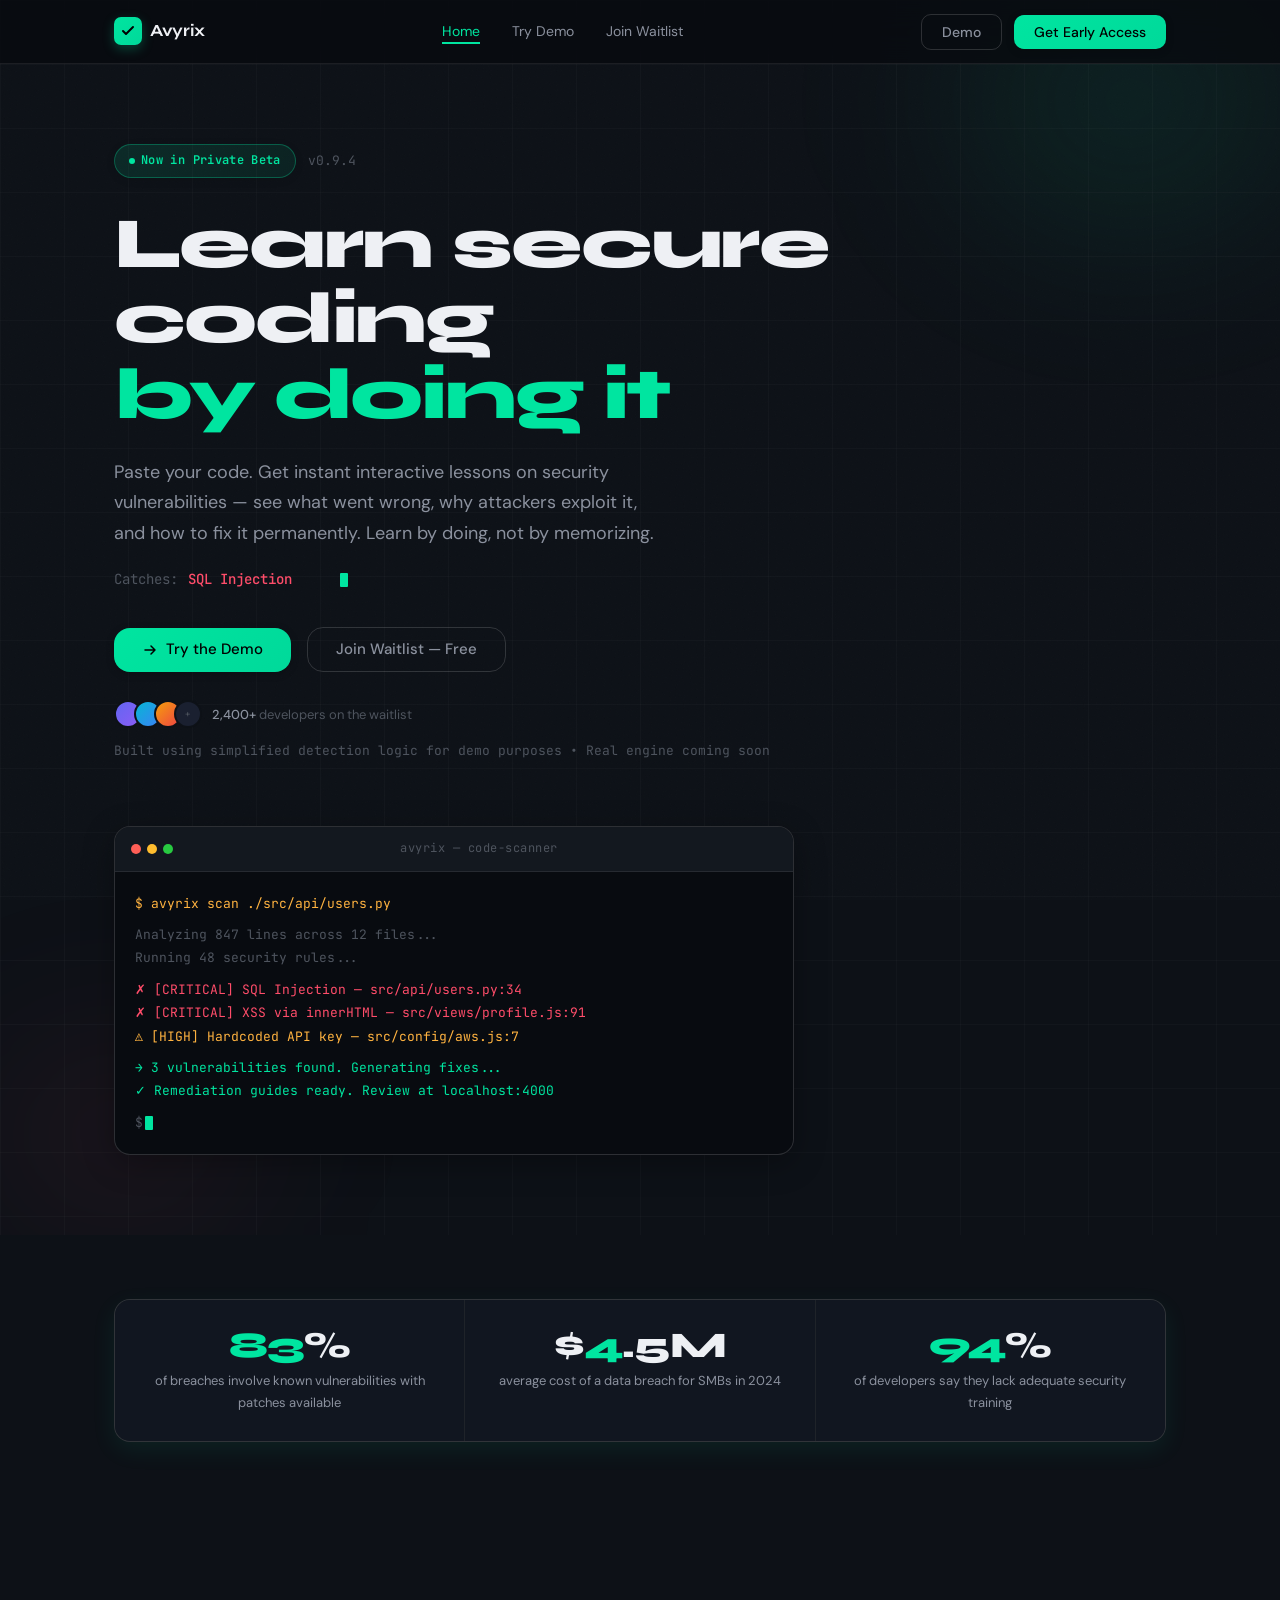
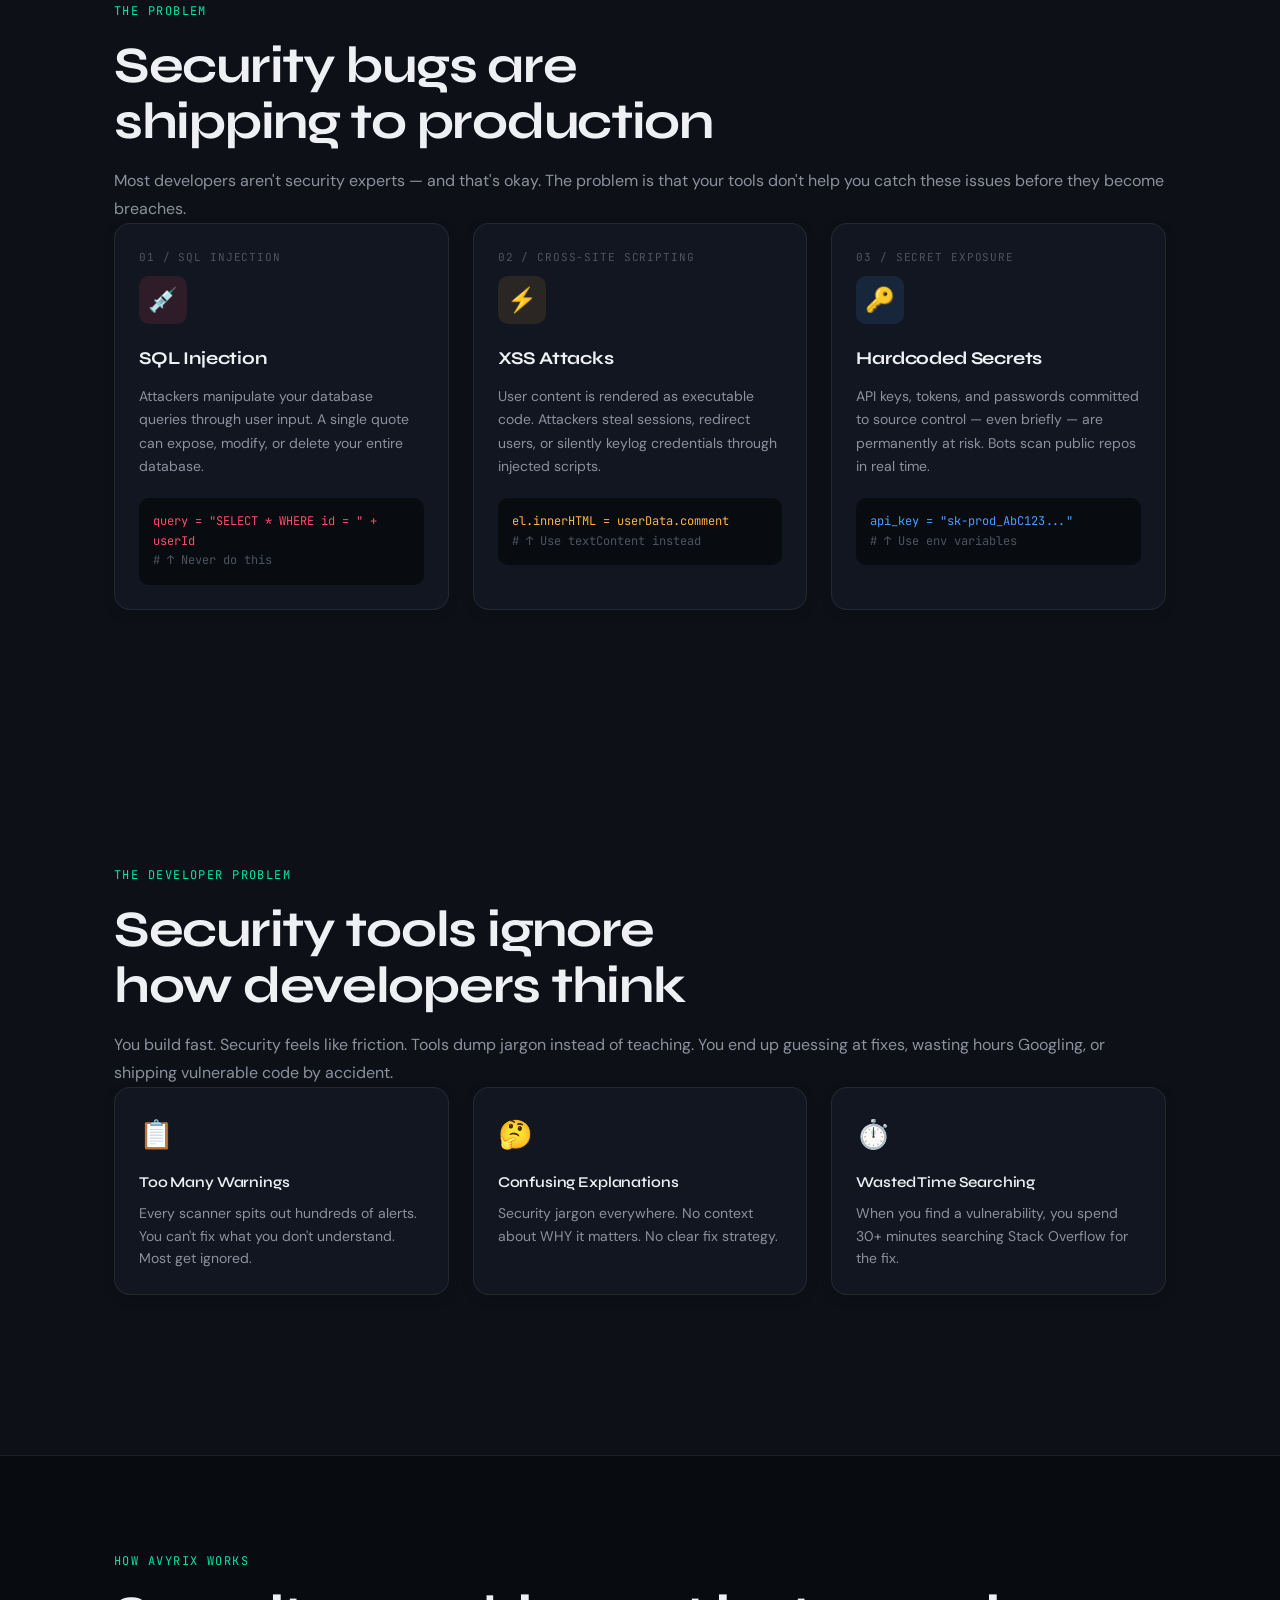
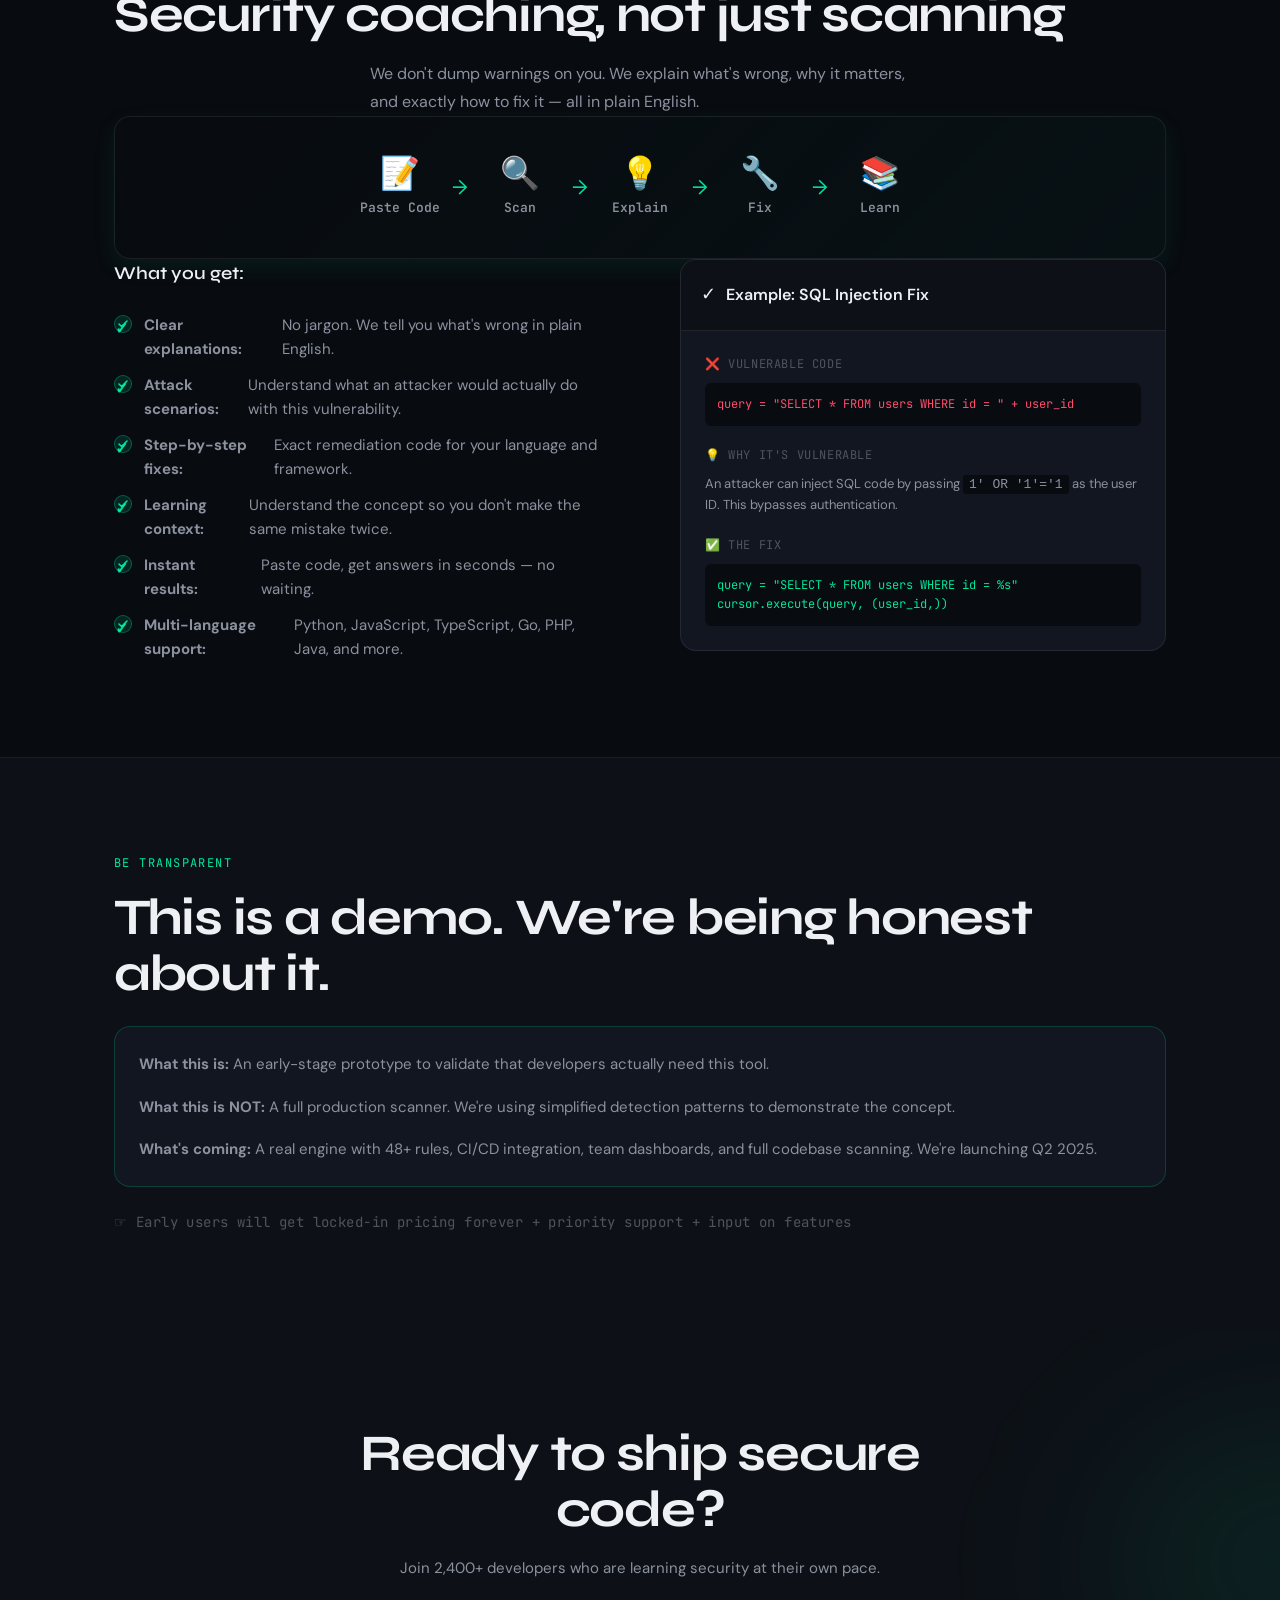
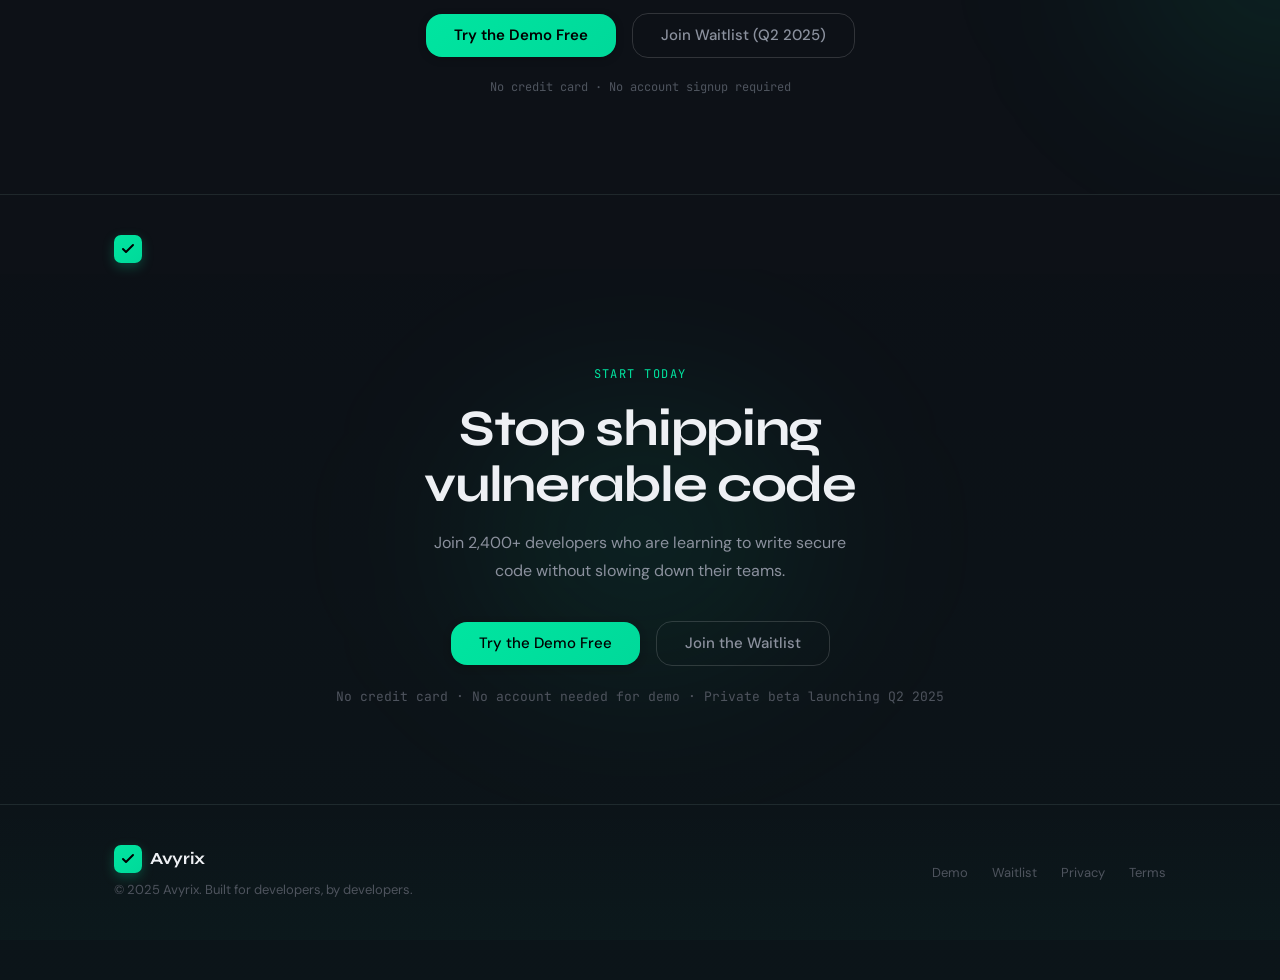
==== frontend/index.html @ b5496385 "Remove demo.js and add deployment configuration files - Deleted demo.js, which contained the vulnera" ====
<!DOCTYPE html>
<html lang="en">

<head>
  <meta charset="UTF-8" />
  <meta name="viewport" content="width=device-width, initial-scale=1.0" />
  <meta name="description"
    content="Learn secure coding by example. Paste code, understand vulnerabilities, see how attacks work, and learn to fix them. Your developer-first security learning assistant." />
  <meta property="og:title" content="Avyrix — Learn Secure Coding by Example" />
  <meta property="og:description" content="Understand security vulnerabilities through interactive learning. See real attacks, understand why they matter, and master secure coding." />
  <meta property="og:type" content="website" />
  <title>Avyrix — Learn Secure Coding Fast (For Developers)</title>
  <link rel="stylesheet" href="css/styles.css" />
  <link rel="icon" type="image/svg+xml"
    href="data:image/svg+xml,<svg xmlns='http://www.w3.org/2000/svg' viewBox='0 0 32 32'><rect width='32' height='32' rx='8' fill='%2300e5a0'/><path d='M10 16l4 4 8-8' stroke='%23000' stroke-width='2.5' fill='none' stroke-linecap='round' stroke-linejoin='round'/></svg>" />
  <!-- Google tag (gtag.js) -->
  <script async src="https://www.googletagmanager.com/gtag/js?id=G-MGV57BHCSG"></script>
  <script>
    window.dataLayer = window.dataLayer || [];
    function gtag() { dataLayer.push(arguments); }
    gtag('js', new Date());

    gtag('config', 'G-MGV57BHCSG');
  </script>
</head>

<body>
  <!-- ═══════════════════════════════════════════════════════════
     NAVIGATION
═══════════════════════════════════════════════════════════ -->
  <nav class="nav" role="navigation" aria-label="Main navigation">
    <div class="nav__inner">
      <a href="index.html" class="nav__logo" aria-label="Avyrix home">
        <div class="nav__logo-icon" aria-hidden="true">
          <svg viewBox="0 0 16 16" fill="none" xmlns="http://www.w3.org/2000/svg">
            <path d="M3 8l3 3 7-7" stroke="#000" stroke-width="2" stroke-linecap="round" stroke-linejoin="round" />
          </svg>
        </div>
        <span class="nav__logo-text">Avyrix</span>
      </a>
      <ul class="nav__links" role="list">
        <li><a href="index.html" class="active">Home</a></li>
        <li><a href="demo.html">Try Demo</a></li>
        <li><a href="waitlist.html">Join Waitlist</a></li>
      </ul>
      <div class="nav__cta">
        <a href="demo.html" class="btn btn--ghost">Demo</a>
        <a href="waitlist.html" class="btn btn--primary">Get Early Access</a>
      </div>
    </div>
  </nav>
  <!-- ═══════════════════════════════════════════════════════════
     HERO
═══════════════════════════════════════════════════════════ -->
  <main>
    <section class="section"
      style="padding-top: calc(var(--nav-h) + 80px); padding-bottom: 80px; position: relative; overflow: hidden;"
      aria-labelledby="hero-heading">
      <!-- Background glow accents -->
      <div class="glow-accent glow-accent--green" style="top: -100px; right: -100px;" aria-hidden="true"></div>
      <div class="glow-accent glow-accent--red" style="bottom: -50px; left: -80px;" aria-hidden="true"></div>
      <!-- Grid lines background -->
      <div
        style="position:absolute;inset:0;background-image:linear-gradient(var(--border) 1px,transparent 1px),linear-gradient(90deg,var(--border) 1px,transparent 1px);background-size:64px 64px;opacity:0.3;pointer-events:none;"
        aria-hidden="true"></div>
      <div class="container" style="position:relative;z-index:1;">
        <div style="max-width: 760px;">
          <div class="fade-up">
            <div style="display:flex;align-items:center;gap:12px;margin-bottom:28px;flex-wrap:wrap;">
              <span class="badge badge--green badge--dot">Now in Private Beta</span>
              <span style="font-size:13px;color:var(--text-muted);font-family:var(--font-mono);">v0.9.4</span>
            </div>
          </div>
          <h1 class="display-xl fade-up fade-up--d1" id="hero-heading">Learn secure coding<br>
            <span style="color:var(--accent-green);">by doing it</span>
          </h1>
          <p class="fade-up fade-up--d2"
            style="font-size:18px;color:var(--text-secondary);margin-top:24px;max-width:540px;line-height:1.7;">
            Paste your code. Get instant interactive lessons on security vulnerabilities — see what went wrong, why attackers exploit it, and how to fix it permanently. Learn by doing, not by memorizing.
          </p>
          <!-- Typewriter feature highlight -->
          <div class="fade-up fade-up--d2" style="display:flex;align-items:center;gap:10px;margin-top:20px;">
            <span style="font-size:14px;color:var(--text-muted);font-family:var(--font-mono);">Catches:</span>
            <span id="typewriter"
              style="font-size:14px;color:var(--accent-red);font-family:var(--font-mono);font-weight:500;min-width:140px;"></span>
            <span class="terminal__caret" aria-hidden="true"></span>
          </div>
          <div class="fade-up fade-up--d3"
            style="display:flex;align-items:center;gap:16px;margin-top:36px;flex-wrap:wrap;">
            <a href="demo.html" class="btn btn--primary btn--large">
              <svg width="16" height="16" viewBox="0 0 16 16" fill="none" aria-hidden="true">
                <path d="M3 8h10M9 4l4 4-4 4" stroke="currentColor" stroke-width="1.5" stroke-linecap="round"
                  stroke-linejoin="round" />
              </svg> Try the Demo </a>
            <a href="waitlist.html" class="btn btn--ghost btn--large">Join Waitlist — Free</a>
          </div>
          <!-- Social proof line -->
          <div class="fade-up fade-up--d4" style="display:flex;align-items:center;gap:10px;margin-top:28px;">
            <div style="display:flex;" aria-label="User avatars">
              <!-- Avatar stack (decorative) -->
              <div
                style="width:28px;height:28px;border-radius:50%;background:linear-gradient(135deg,#6366f1,#8b5cf6);border:2px solid var(--bg-1);margin-right:-8px;"
                aria-hidden="true"></div>
              <div
                style="width:28px;height:28px;border-radius:50%;background:linear-gradient(135deg,#06b6d4,#3b82f6);border:2px solid var(--bg-1);margin-right:-8px;"
                aria-hidden="true"></div>
              <div
                style="width:28px;height:28px;border-radius:50%;background:linear-gradient(135deg,#f59e0b,#ef4444);border:2px solid var(--bg-1);margin-right:-8px;"
                aria-hidden="true"></div>
              <div
                style="width:28px;height:28px;border-radius:50%;background:var(--bg-3);border:2px solid var(--bg-1);display:flex;align-items:center;justify-content:center;font-size:10px;color:var(--text-muted);"
                aria-hidden="true">+</div>
            </div>
            <span style="font-size:13px;color:var(--text-muted);">
              <span style="color:var(--text-secondary);font-weight:500;">2,400+</span> developers on the waitlist
            </span>
          </div>
        </div>
        <p style="margin-top:12px;font-size:13px;color:var(--text-muted);font-family:var(--font-mono);"> Built using
          simplified detection logic for demo purposes • Real engine coming soon </p>
        <!-- Terminal preview float -->
        <div class="fade-up fade-up--d3" style="margin-top:64px;max-width:680px;" role="img"
          aria-label="Code scanner terminal preview">
          <div class="terminal">
            <div class="terminal__bar">
              <div class="terminal__dots" aria-hidden="true">
                <div class="terminal__dot" style="background:#ff5f57;"></div>
                <div class="terminal__dot" style="background:#ffbd2e;"></div>
                <div class="terminal__dot" style="background:#28ca41;"></div>
              </div>
              <span class="terminal__title">avyrix — code-scanner</span>
            </div>
            <div class="terminal__body" aria-live="polite">
              <div class="terminal__line--amber">$ avyrix scan ./src/api/users.py</div>
              <div style="color:var(--text-muted);margin-top:8px;">Analyzing 847 lines across 12 files...</div>
              <div style="color:var(--text-muted);">Running 48 security rules...</div>
              <div class="terminal__line--red" style="margin-top:8px;">✗ [CRITICAL] SQL Injection — src/api/users.py:34
              </div>
              <div class="terminal__line--red">✗ [CRITICAL] XSS via innerHTML — src/views/profile.js:91</div>
              <div class="terminal__line--amber">⚠ [HIGH] Hardcoded API key — src/config/aws.js:7</div>
              <div class="terminal__line--green" style="margin-top:8px;">→ 3 vulnerabilities found. Generating fixes...
              </div>
              <div class="terminal__line--green">✓ Remediation guides ready. Review at localhost:4000</div>
              <div style="margin-top:8px;color:var(--text-muted);">$<span class="terminal__caret"
                  aria-hidden="true"></span></div>
            </div>
          </div>
        </div>
      </div>
    </section>
    <!-- ═══════════════════════════════════════════════════════════
     STATS
═══════════════════════════════════════════════════════════ -->
    <section class="section--sm" aria-label="Key statistics">
      <div class="container">
        <div class="stat-grid" role="list">
          <div class="stat-item" role="listitem" data-reveal>
            <div class="stat-item__num"><span data-count="83">0</span>%</div>
            <div class="stat-item__label">of breaches involve known vulnerabilities with patches available</div>
          </div>
          <div class="stat-item" role="listitem" data-reveal>
            <div class="stat-item__num">$<span data-count="4">0</span>.5M</div>
            <div class="stat-item__label">average cost of a data breach for SMBs in 2024</div>
          </div>
          <div class="stat-item" role="listitem" data-reveal>
            <div class="stat-item__num"><span data-count="94">0</span>%</div>
            <div class="stat-item__label">of developers say they lack adequate security training</div>
          </div>
        </div>
      </div>
    </section>
    <!-- ═══════════════════════════════════════════════════════════
     PROBLEM SECTION
═══════════════════════════════════════════════════════════ -->
    <section class="section" aria-labelledby="problem-heading">
      <div class="container">
        <div style="max-width:600px;margin-bottom:64px;" data-reveal>
          <span class="eyebrow">The Problem</span>
          <h2 class="display-lg" id="problem-heading">Security bugs are<br>shipping to production</h2>
          <p style="color:var(--text-secondary);margin-top:16px;font-size:16px;line-height:1.75;">
            Most developers aren't security experts — and that's okay. The problem is that your tools don't help you
            catch these issues before they become breaches.
          </p>
        </div>
        <div class="grid-3" role="list" style="margin-bottom:64px;">
          <article class="card problem-card" data-reveal role="listitem">
            <div class="problem-card__num">01 / SQL INJECTION</div>
            <div class="problem-card__icon" style="background:var(--accent-red-dim);"><span aria-hidden="true">💉</span></div>
            <h3>SQL Injection</h3>
            <p>Attackers manipulate your database queries through user input. A single quote can expose, modify, or delete your entire database.</p>
            <div style="margin-top:20px;padding:14px;background:var(--bg-0);border-radius:var(--radius-md);font-family:var(--font-mono);font-size:12px;">
              <span style="color:var(--accent-red);">query = "SELECT * WHERE id = " + userId</span><br>
              <span style="color:var(--text-muted);"># ↑ Never do this</span>
            </div>
          </article>
          <article class="card problem-card" data-reveal role="listitem">
            <div class="problem-card__num">02 / CROSS-SITE SCRIPTING</div>
            <div class="problem-card__icon" style="background:var(--accent-amber-dim);"><span aria-hidden="true">⚡</span></div>
            <h3>XSS Attacks</h3>
            <p>User content is rendered as executable code. Attackers steal sessions, redirect users, or silently keylog credentials through injected scripts.</p>
            <div style="margin-top:20px;padding:14px;background:var(--bg-0);border-radius:var(--radius-md);font-family:var(--font-mono);font-size:12px;">
              <span style="color:var(--accent-amber);">el.innerHTML = userData.comment</span><br>
              <span style="color:var(--text-muted);"># ↑ Use textContent instead</span>
            </div>
          </article>
          <article class="card problem-card" data-reveal role="listitem">
            <div class="problem-card__num">03 / SECRET EXPOSURE</div>
            <div class="problem-card__icon" style="background:var(--accent-blue-dim);"><span aria-hidden="true">🔑</span></div>
            <h3>Hardcoded Secrets</h3>
            <p>API keys, tokens, and passwords committed to source control — even briefly — are permanently at risk. Bots scan public repos in real time.</p>
            <div style="margin-top:20px;padding:14px;background:var(--bg-0);border-radius:var(--radius-md);font-family:var(--font-mono);font-size:12px;">
              <span style="color:var(--accent-blue);">api_key = "sk-prod_AbC123..."</span><br>
              <span style="color:var(--text-muted);"># ↑ Use env variables</span>
            </div>
          </article>
        </div>
      </div>
    </section>

    <!-- ═══════════════════════════════════════════════════════════
     DEVELOPER PROBLEM SECTION
═══════════════════════════════════════════════════════════ -->
    <section class="section" aria-labelledby="developer-problem-heading">
      <div class="container">
        <div style="max-width:600px;margin-bottom:64px;" data-reveal>
          <span class="eyebrow">The Developer Problem</span>
          <h2 class="display-lg" id="developer-problem-heading">Security tools ignore<br>how developers think</h2>
          <p style="color:var(--text-secondary);margin-top:16px;font-size:16px;line-height:1.75;">
            You build fast. Security feels like friction. Tools dump jargon instead of teaching. You end up guessing at fixes,
            wasting hours Googling, or shipping vulnerable code by accident.
          </p>
        </div>
        <div class="grid-3" role="list" style="margin-bottom:64px;">
          <article class="card problem-card" data-reveal role="listitem">
            <div style="font-size:28px;margin-bottom:12px;" aria-hidden="true">📋</div>
            <h3 style="font-size:15px;font-weight:600;margin-bottom:8px;">Too Many Warnings</h3>
            <p style="font-size:14px;color:var(--text-secondary);line-height:1.6;">Every scanner spits out hundreds of alerts. You can't fix what you don't understand. Most get ignored.</p>
          </article>
          <article class="card problem-card" data-reveal role="listitem">
            <div style="font-size:28px;margin-bottom:12px;" aria-hidden="true">🤔</div>
            <h3 style="font-size:15px;font-weight:600;margin-bottom:8px;">Confusing Explanations</h3>
            <p style="font-size:14px;color:var(--text-secondary);line-height:1.6;">Security jargon everywhere. No context about WHY it matters. No clear fix strategy.</p>
          </article>
          <article class="card problem-card" data-reveal role="listitem">
            <div style="font-size:28px;margin-bottom:12px;" aria-hidden="true">⏱️</div>
            <h3 style="font-size:15px;font-weight:600;margin-bottom:8px;">Wasted Time Searching</h3>
            <p style="font-size:14px;color:var(--text-secondary);line-height:1.6;">When you find a vulnerability, you spend 30+ minutes searching Stack Overflow for the fix.</p>
          </article>
        </div>
      </div>
    </section>
    <!-- ═══════════════════════════════════════════════════════════
     SOLUTION SECTION
═══════════════════════════════════════════════════════════ -->
    <section class="section"
      style="background:var(--bg-0);border-top:1px solid var(--border);border-bottom:1px solid var(--border);"
      aria-labelledby="solution-heading">
      <div class="container">
        <div style="text-align:center;margin-bottom:64px;" data-reveal>
          <span class="eyebrow">How Avyrix Works</span>
          <h2 class="display-lg" id="solution-heading">Security coaching, not just scanning</h2>
          <p style="color:var(--text-secondary);margin-top:16px;max-width:540px;margin-left:auto;margin-right:auto;font-size:16px;line-height:1.75;">
            We don't dump warnings on you. We explain what's wrong, why it matters, and exactly how to fix it — all in plain English.
          </p>
        </div>
        <!-- Visual flow diagram -->
        <div class="flow-diagram" data-reveal style="margin-bottom:64px;">
          <div class="flow-step">
            <div class="flow-icon">📝</div>
            <div class="flow-label">Paste Code</div>
          </div>
          <div class="flow-arrow">→</div>
          <div class="flow-step">
            <div class="flow-icon">🔍</div>
            <div class="flow-label">Scan</div>
          </div>
          <div class="flow-arrow">→</div>
          <div class="flow-step">
            <div class="flow-icon">💡</div>
            <div class="flow-label">Explain</div>
          </div>
          <div class="flow-arrow">→</div>
          <div class="flow-step">
            <div class="flow-icon">🔧</div>
            <div class="flow-label">Fix</div>
          </div>
          <div class="flow-arrow">→</div>
          <div class="flow-step">
            <div class="flow-icon">📚</div>
            <div class="flow-label">Learn</div>
          </div>
        </div>
        <!-- How it works steps -->
        <div class="grid-2" style="align-items:start;gap:80px;">
          <!-- Left: Copy -->
          <div data-reveal>
            <h3 style="font-size:18px;font-weight:600;margin-bottom:24px;color:var(--text-primary);">What you get:</h3>
            <ul class="feature-list" role="list">
              <li><strong>Clear explanations:</strong> No jargon. We tell you what's wrong in plain English.</li>
              <li><strong>Attack scenarios:</strong> Understand what an attacker would actually do with this vulnerability.</li>
              <li><strong>Step-by-step fixes:</strong> Exact remediation code for your language and framework.</li>
              <li><strong>Learning context:</strong> Understand the concept so you don't make the same mistake twice.</li>
              <li><strong>Instant results:</strong> Paste code, get answers in seconds — no waiting.</li>
              <li><strong>Multi-language support:</strong> Python, JavaScript, TypeScript, Go, PHP, Java, and more.</li>
            </ul>
          </div>
          <!-- Right: Example walkthrough -->
          <div data-reveal>
            <div style="background:var(--bg-card);border:1px solid var(--border);border-radius:var(--radius-lg);overflow:hidden;">
              <div
                style="padding:20px;background:var(--bg-1);border-bottom:1px solid var(--border);display:flex;align-items:center;gap:10px;">
                <span style="font-size:18px;" aria-hidden="true">✓</span>
                <span style="font-weight:600;color:var(--text-primary);">Example: SQL Injection Fix</span>
              </div>
              <div style="padding:24px;">
                <div style="margin-bottom:20px;">
                  <p style="font-size:12px;color:var(--text-muted);font-family:var(--font-mono);letter-spacing:0.05em;margin-bottom:8px;text-transform:uppercase;">
                    ❌ Vulnerable Code
                  </p>
                  <div
                    style="background:var(--bg-0);padding:12px;border-radius:6px;font-family:var(--font-mono);font-size:12px;color:var(--accent-red);line-height:1.6;overflow-x:auto;">
                    query = "SELECT * FROM users WHERE id = " + user_id
                  </div>
                </div>
                <div style="margin-bottom:20px;">
                  <p style="font-size:12px;color:var(--text-muted);font-family:var(--font-mono);letter-spacing:0.05em;margin-bottom:8px;text-transform:uppercase;">
                    💡 Why It's Vulnerable
                  </p>
                  <p style="font-size:13px;color:var(--text-secondary);line-height:1.6;">
                    An attacker can inject SQL code by passing <code style="background:var(--bg-0);padding:2px 6px;border-radius:3px;">1' OR '1'='1</code> as the user ID. This bypasses authentication.
                  </p>
                </div>
                <div>
                  <p style="font-size:12px;color:var(--text-muted);font-family:var(--font-mono);letter-spacing:0.05em;margin-bottom:8px;text-transform:uppercase;">
                    ✅ The Fix
                  </p>
                  <div
                    style="background:var(--bg-0);padding:12px;border-radius:6px;font-family:var(--font-mono);font-size:12px;color:var(--accent-green);line-height:1.6;overflow-x:auto;">
                    query = "SELECT * FROM users WHERE id = %s"<br>
                    cursor.execute(query, (user_id,))
                  </div>
                </div>
              </div>
            </div>
          </div>
        </div>
      </div>
    </section>
    <!-- ═══════════════════════════════════════════════════════════
     TRANSPARENCY SECTION
═══════════════════════════════════════════════════════════ -->
    <section class="section" aria-labelledby="transparency-heading">
      <div class="container">
        <div style="max-width:700px;margin:0 auto;text-align:center;" data-reveal>
          <span class="eyebrow">Be Transparent</span>
          <h2 class="display-lg" id="transparency-heading">This is a demo. We're being honest about it.</h2>
          <div style="margin-top:24px;padding:24px;background:var(--bg-card);border:1px solid rgba(0,229,160,0.2);border-radius:var(--radius-lg);">
            <p style="font-size:15px;color:var(--text-secondary);line-height:1.75;margin-bottom:16px;">
              <strong>What this is:</strong> An early-stage prototype to validate that developers actually need this tool.
            </p>
            <p style="font-size:15px;color:var(--text-secondary);line-height:1.75;margin-bottom:16px;">
              <strong>What this is NOT:</strong> A full production scanner. We're using simplified detection patterns to demonstrate the concept.
            </p>
            <p style="font-size:15px;color:var(--text-secondary);line-height:1.75;">
              <strong>What's coming:</strong> A real engine with 48+ rules, CI/CD integration, team dashboards, and full codebase scanning. We're launching Q2 2025.
            </p>
          </div>
          <p style="margin-top:24px;font-size:14px;color:var(--text-muted);font-family:var(--font-mono);letter-spacing:0.03em;">
            ☞ Early users will get locked-in pricing forever + priority support + input on features
          </p>
        </div>
      </div>
    </section>
    <!-- ═══════════════════════════════════════════════════════════
     FINAL CTA SECTION
═══════════════════════════════════════════════════════════ -->
    <section class="section" style="position:relative;overflow:hidden;" aria-labelledby="final-cta-heading">
      <div class="glow-accent glow-accent--green" style="top:50%;right:-20%;transform:translateY(-50%);" aria-hidden="true"></div>
      <div class="container" style="text-align:center;position:relative;z-index:1;">
        <div data-reveal>
          <h2 class="display-lg" id="final-cta-heading" style="max-width:560px;margin:0 auto;"> Ready to ship secure code?</h2>
          <p style="color:var(--text-secondary);margin-top:16px;margin-bottom:32px;max-width:500px;margin-left:auto;margin-right:auto;font-size:15px;line-height:1.75;">
            Join 2,400+ developers who are learning security at their own pace.
          </p>
          <div style="display:flex;align-items:center;justify-content:center;gap:16px;flex-wrap:wrap;margin-bottom:20px;">
            <a href="demo.html" class="btn btn--primary btn--large" style="font-weight:600;"> Try the Demo Free </a>
            <a href="waitlist.html" class="btn btn--ghost btn--large"> Join Waitlist (Q2 2025)</a>
          </div>
          <p style="font-size:12px;color:var(--text-muted);font-family:var(--font-mono);"> No credit card · No account signup required </p>
        </div>
      </div>
    </section>
  </main>
  <!-- ═══════════════════════════════════════════════════════════
     FOOTER
═══════════════════════════════════════════════════════════ -->
  <footer class="footer" role="contentinfo">
    <div class="container">
      <div class="footer__inner">
        <div>
          <div class="nav__logo" style="margin-bottom:6px;">
            <div class="nav__logo-icon" aria-hidden="true">
              <svg viewBox="0 0 16 16" fill="none" xmlns="http://www.w3.org/2000/svg">
                <path d="M3 8l3 3 7-7" stroke="#000" stroke-width="2" stroke-linecap="round" stroke-linejoin="round" />
                    and apply the remediation steps. Ship secure code with confidence.</p>
                </div>
              </div>
            </div>
          </div>
        </div>
      </div>
    </section>
    <!-- ═══════════════════════════════════════════════════════════
     CTA SECTION
═══════════════════════════════════════════════════════════ -->
    <section class="section" style="position:relative;overflow:hidden;" aria-labelledby="cta-heading">
      <div class="glow-accent glow-accent--green" style="top:50%;left:50%;transform:translate(-50%,-50%);"
        aria-hidden="true"></div>
      <div class="container" style="text-align:center;position:relative;z-index:1;">
        <div data-reveal>
          <span class="eyebrow">Start Today</span>
          <h2 class="display-lg" id="cta-heading" style="max-width:560px;margin:0 auto;"> Stop shipping vulnerable code
          </h2>
          <p
            style="color:var(--text-secondary);margin-top:16px;margin-bottom:36px;max-width:440px;margin-left:auto;margin-right:auto;line-height:1.75;">
            Join 2,400+ developers who are learning to write secure code without slowing down their teams. </p>
          <div style="display:flex;align-items:center;justify-content:center;gap:16px;flex-wrap:wrap;">
            <a href="demo.html" class="btn btn--primary btn--large"> Try the Demo Free </a>
            <a href="waitlist.html" class="btn btn--ghost btn--large"> Join the Waitlist </a>
          </div>
          <p style="margin-top:20px;font-size:13px;color:var(--text-muted);font-family:var(--font-mono);"> No credit
            card · No account needed for demo · Private beta launching Q2 2025 </p>
        </div>
      </div>
    </section>
  </main>
  <!-- ═══════════════════════════════════════════════════════════
     FOOTER
═══════════════════════════════════════════════════════════ -->
  <footer class="footer" role="contentinfo">
    <div class="container">
      <div class="footer__inner">
        <div>
          <div class="nav__logo" style="margin-bottom:6px;">
            <div class="nav__logo-icon" aria-hidden="true">
              <svg viewBox="0 0 16 16" fill="none" xmlns="http://www.w3.org/2000/svg">
                <path d="M3 8l3 3 7-7" stroke="#000" stroke-width="2" stroke-linecap="round" stroke-linejoin="round" />
              </svg>
            </div>
            <span class="nav__logo-text">Avyrix</span>
          </div>
          <p class="footer__copy">© 2025 Avyrix. Built for developers, by developers.</p>
        </div>
        <nav class="footer__links" aria-label="Footer navigation">
          <a href="demo.html">Demo</a>
          <a href="waitlist.html">Waitlist</a>
          <a href="#" onclick="return false;">Privacy</a>
          <a href="#" onclick="return false;">Terms</a>
        </nav>
      </div>
    </div>
  </footer>
  <script src="js/utils.js"></script>
  <script src="js/app.js"></script>
</body>

</html>
---- frontend/css/styles.css ----
/* ============================================================
  Avyrix — Global Stylesheet
  Design: Terminal-noir with precision grid
  Font: Syne (display) + JetBrains Mono (code) + DM Sans (body)
  ============================================================ */

@import url('https://fonts.googleapis.com/css2?family=Syne:wght@400;600;700;800&family=DM+Sans:ital,opsz,wght@0,9..40,300;0,9..40,400;0,9..40,500;1,9..40,300&family=JetBrains+Mono:wght@400;500&display=swap');

/* ── Reset ───────────────────────────────────────────────── */
*, *::before, *::after { box-sizing: border-box; margin: 0; padding: 0; }
html { scroll-behavior: smooth; }
img, svg { display: block; max-width: 100%; }
a { color: inherit; text-decoration: none; }
button { cursor: pointer; border: none; background: none; font-family: inherit; }

/* ── Tokens ──────────────────────────────────────────────── */
:root {
  --bg-0: #080b10;
  --bg-1: #0d1117;
  --bg-2: #13181f;
  --bg-3: #1a2030;
  --bg-card: #111620;
  --border: rgba(255,255,255,0.08);
  --border-strong: rgba(255,255,255,0.15);

  --accent-green: #00e5a0;
  --accent-green-dim: rgba(0,229,160,0.12);
  --accent-green-glow: rgba(0,229,160,0.25);
  --accent-red: #ff4d6a;
  --accent-red-dim: rgba(255,77,106,0.12);
  --accent-blue: #4d9eff;
  --accent-blue-dim: rgba(77,158,255,0.12);
  --accent-amber: #ffb340;
  --accent-amber-dim: rgba(255,179,64,0.10);

  --text-primary: #eef0f4;
  --text-secondary: #8b919e;
  --text-muted: #4e545e;
  --text-code: #a8f0c6;

  --font-display: 'Syne', sans-serif;
  --font-body: 'DM Sans', sans-serif;
  --font-mono: 'JetBrains Mono', monospace;

  --radius-sm: 6px;
  --radius-md: 10px;
  --radius-lg: 16px;
  --radius-xl: 24px;

  --transition: 220ms cubic-bezier(0.4,0,0.2,1);

  --max-w: 1100px;
  --nav-h: 64px;
}

body {
  font-family: var(--font-body);
  background: var(--bg-1);
  color: var(--text-primary);
  font-size: 16px;
  line-height: 1.65;
  -webkit-font-smoothing: antialiased;
  overflow-x: hidden;
}

/* ── Noise texture overlay ──────────────────────────────── */
body::before {
  content: '';
  position: fixed;
  inset: 0;
  background-image: url("data:image/svg+xml,%3Csvg viewBox='0 0 256 256' xmlns='http://www.w3.org/2000/svg'%3E%3Cfilter id='n'%3E%3CfeTurbulence type='fractalNoise' baseFrequency='0.9' numOctaves='4' stitchTiles='stitch'/%3E%3C/filter%3E%3Crect width='100%25' height='100%25' filter='url(%23n)' opacity='0.04'/%3E%3C/svg%3E");
  background-size: 200px 200px;
  pointer-events: none;
  z-index: 0;
  opacity: 0.5;
}

/* ── Layout ──────────────────────────────────────────────── */
.container {
  max-width: var(--max-w);
  margin: 0 auto;
  padding: 0 24px;
  position: relative;
  z-index: 1;
}

/* ── Navigation ─────────────────────────────────────────── */
.nav {
  position: fixed;
  top: 0; left: 0; right: 0;
  height: var(--nav-h);
  z-index: 100;
  background: rgba(8,11,16,0.8);
  backdrop-filter: blur(16px);
  -webkit-backdrop-filter: blur(16px);
  border-bottom: 1px solid var(--border);
}
.nav__inner {
  max-width: var(--max-w);
  margin: 0 auto;
  padding: 0 24px;
  height: 100%;
  display: flex;
  align-items: center;
  justify-content: space-between;
  position: relative;
  z-index: 1;
}
.nav__logo {
  font-family: var(--font-display);
  font-weight: 700;
  font-size: 17px;
  letter-spacing: -0.02em;
  display: flex;
  align-items: center;
  gap: 8px;
}
.nav__logo-icon {
  width: 28px; height: 28px;
  background: linear-gradient(135deg, var(--accent-green), #00d99a);
  border-radius: 7px;
  display: flex;
  align-items: center;
  justify-content: center;
  transition: all var(--transition);
  box-shadow: 0 4px 12px rgba(0,229,160,0.25);
}
.nav__logo:hover .nav__logo-icon {
  transform: scale(1.1);
  box-shadow: 0 6px 20px rgba(0,229,160,0.4);
}
.nav__logo-icon svg { width: 16px; height: 16px; }
.nav__logo-text { color: var(--text-primary); }
.nav__logo-text span { color: var(--accent-green); }
.nav__links {
  display: flex;
  align-items: center;
  gap: 32px;
  list-style: none;
}
.nav__links a {
  font-size: 14px;
  color: var(--text-secondary);
  transition: all var(--transition);
  font-weight: 400;
  position: relative;
  padding-bottom: 4px;
}
.nav__links a::after {
  content: '';
  position: absolute;
  bottom: 0;
  left: 0;
  width: 0;
  height: 2px;
  background: var(--accent-green);
  transition: width var(--transition);
}
.nav__links a:hover {
  color: var(--text-primary);
}
.nav__links a:hover::after {
  width: 100%;
}
.nav__links a.active {
  color: var(--accent-green);
}
.nav__links a.active::after {
  width: 100%;
}
.nav__cta {
  display: flex;
  align-items: center;
  gap: 12px;
}

/* ── Buttons ─────────────────────────────────────────────── */
.btn {
  display: inline-flex;
  align-items: center;
  gap: 8px;
  padding: 10px 20px;
  border-radius: var(--radius-md);
  font-size: 14px;
  font-weight: 500;
  font-family: var(--font-body);
  transition: all var(--transition);
  line-height: 1;
  white-space: nowrap;
  box-shadow: 0 2px 8px rgba(0,0,0,0.2);
}
.btn--primary {
  background: linear-gradient(135deg, var(--accent-green), #00d99a);
  color: #000;
}
.btn--primary:hover {
  background: linear-gradient(135deg, #00ffb2, #00e5a0);
  transform: translateY(-2px);
  box-shadow: 0 8px 24px rgba(0,229,160,0.35);
}
.btn--ghost {
  background: transparent;
  color: var(--text-secondary);
  border: 1.5px solid var(--border-strong);
  box-shadow: none;
}
.btn--ghost:hover {
  color: var(--text-primary);
  border-color: var(--accent-green);
  background: rgba(0,229,160,0.06);
  box-shadow: 0 4px 16px rgba(0,229,160,0.1);
  transform: translateY(-1px);
}
.btn--large {
  padding: 14px 28px;
  font-size: 15px;
  border-radius: var(--radius-lg);
}
.btn:active {
  transform: scale(0.98);
}
.btn--danger {
  background: linear-gradient(135deg, var(--accent-red), #ff2d4a);
  color: #fff;
}
.btn--danger:hover {
  background: linear-gradient(135deg, #ff6b7f, #ff1f42);
  transform: translateY(-2px);
  box-shadow: 0 8px 24px rgba(255,77,106,0.35);
}

/* ── Badge ───────────────────────────────────────────────── */
.badge {
  display: inline-flex;
  align-items: center;
  gap: 6px;
  padding: 6px 14px;
  border-radius: 100px;
  font-size: 12px;
  font-weight: 600;
  letter-spacing: 0.03em;
  font-family: var(--font-mono);
  transition: all var(--transition);
  box-shadow: 0 2px 8px rgba(0,0,0,0.1);
}
.badge--green {
  background: linear-gradient(135deg, var(--accent-green-dim), rgba(0,229,160,0.08));
  color: var(--accent-green);
  border: 1.5px solid rgba(0,229,160,0.3);
}
.badge--red {
  background: var(--accent-red-dim);
  color: var(--accent-red);
  border: 1px solid rgba(255,77,106,0.2);
}
.badge--blue {
  background: var(--accent-blue-dim);
  color: var(--accent-blue);
  border: 1px solid rgba(77,158,255,0.2);
}
.badge--amber {
  background: var(--accent-amber-dim);
  color: var(--accent-amber);
  border: 1px solid rgba(255,179,64,0.2);
}
.badge--dot::before {
  content: '';
  display: inline-block;
  width: 6px;
  height: 6px;
  border-radius: 50%;
  background: currentColor;
}

/* ── Section spacing ─────────────────────────────────────── */
.section { padding: 96px 0; position: relative; }
.section--sm { padding: 64px 0; }

/* ── Typography helpers ──────────────────────────────────── */
.eyebrow {
  font-family: var(--font-mono);
  font-size: 12px;
  text-transform: uppercase;
  letter-spacing: 0.12em;
  color: var(--accent-green);
  margin-bottom: 16px;
  display: block;
}
h1, h2, h3, h4 { font-family: var(--font-display); }
.display-xl {
  font-size: clamp(42px, 6vw, 72px);
  font-weight: 800;
  line-height: 1.05;
  letter-spacing: -0.03em;
}
.display-lg {
  font-size: clamp(32px, 4vw, 52px);
  font-weight: 700;
  line-height: 1.1;
  letter-spacing: -0.025em;
}
.display-md {
  font-size: clamp(24px, 3vw, 38px);
  font-weight: 700;
  line-height: 1.15;
  letter-spacing: -0.02em;
}
.text-muted { color: var(--text-secondary); }
.text-accent { color: var(--accent-green); }
.text-mono { font-family: var(--font-mono); }

/* ── Cards ───────────────────────────────────────────────── */
.card {
  background: var(--bg-card);
  border: 1px solid var(--border);
  border-radius: var(--radius-lg);
  padding: 24px;
  transition: all var(--transition);
  box-shadow: 0 4px 12px rgba(0,0,0,0.15);
}
.card:hover {
  border-color: var(--accent-green);
  box-shadow: 0 12px 32px rgba(0,229,160,0.15);
  transform: translateY(-4px);
}

.card--red {
  background: rgba(255,77,106,0.05);
  border-color: rgba(255,77,106,0.2);
}
.card--red:hover {
  border-color: var(--accent-red);
  box-shadow: 0 12px 32px rgba(255,77,106,0.15);
}
.card--blue {
  background: rgba(77,158,255,0.05);
  border-color: rgba(77,158,255,0.2);
}
.card--blue:hover {
  border-color: var(--accent-blue);
  box-shadow: 0 12px 32px rgba(77,158,255,0.15);
}
.card--green {
  background: rgba(0,229,160,0.05);
  border-color: rgba(0,229,160,0.2);
}
.card--green:hover {
  border-color: var(--accent-green);
  box-shadow: 0 12px 32px rgba(0,229,160,0.15);
}

/* ── Grid system ─────────────────────────────────────────── */
.grid-2 { display: grid; grid-template-columns: repeat(2, 1fr); gap: 24px; }
.grid-3 { display: grid; grid-template-columns: repeat(3, 1fr); gap: 24px; }
.grid-auto { display: grid; grid-template-columns: repeat(auto-fit, minmax(280px, 1fr)); gap: 24px; }

/* ── Form elements ───────────────────────────────────────── */
.form-group { display: flex; flex-direction: column; gap: 8px; }
.form-label {
  font-size: 13px;
  font-weight: 500;
  color: var(--text-secondary);
  font-family: var(--font-mono);
  letter-spacing: 0.03em;
}
.form-input, .form-select, .form-textarea {
  background: var(--bg-2);
  border: 1.5px solid var(--border-strong);
  border-radius: var(--radius-md);
  color: var(--text-primary);
  font-family: var(--font-body);
  font-size: 15px;
  padding: 12px 16px;
  width: 100%;
  transition: all var(--transition);
  outline: none;
  appearance: none;
  box-shadow: inset 0 2px 4px rgba(0,0,0,0.1);
}
.form-input::placeholder { color: var(--text-muted); }
.form-input:hover, .form-select:hover, .form-textarea:hover {
  border-color: rgba(0,229,160,0.3);
  background: var(--bg-3);
}
.form-input:focus, .form-select:focus, .form-textarea:focus {
  border-color: var(--accent-green);
  box-shadow: inset 0 2px 4px rgba(0,0,0,0.1), 0 0 0 3px var(--accent-green-dim);
  background: var(--bg-1);
}
.form-select {
  background-image: url("data:image/svg+xml,%3Csvg xmlns='http://www.w3.org/2000/svg' width='12' height='8' viewBox='0 0 12 8'%3E%3Cpath d='M1 1l5 5 5-5' stroke='%238b919e' stroke-width='1.5' fill='none' stroke-linecap='round'/%3E%3C/svg%3E");
  background-repeat: no-repeat;
  background-position: right 14px center;
  padding-right: 40px;
  cursor: pointer;
  color: var(--text-primary);
}
.form-select option { background: var(--bg-2); color: var(--text-primary); }
.form-textarea {
  min-height: 200px;
  resize: vertical;
  font-family: var(--font-mono);
  font-size: 13px;
  line-height: 1.7;
}

/* ── Code block ──────────────────────────────────────────── */
.code-block {
  background: var(--bg-0);
  border: 1px solid var(--border);
  border-radius: var(--radius-md);
  overflow: hidden;
}
.code-block__header {
  display: flex;
  align-items: center;
  justify-content: space-between;
  padding: 10px 16px;
  border-bottom: 1px solid var(--border);
  background: var(--bg-2);
}
.code-block__lang {
  font-family: var(--font-mono);
  font-size: 11px;
  color: var(--text-muted);
  text-transform: uppercase;
  letter-spacing: 0.08em;
}
.code-block__dots { display: flex; gap: 6px; }
.code-block__dot {
  width: 10px; height: 10px;
  border-radius: 50%;
}
.code-block__dot:nth-child(1) { background: #ff5f57; }
.code-block__dot:nth-child(2) { background: #ffbd2e; }
.code-block__dot:nth-child(3) { background: #28ca41; }
.code-block__body {
  padding: 16px;
  font-family: var(--font-mono);
  font-size: 13px;
  line-height: 1.7;
  color: var(--text-code);
  overflow-x: auto;
  white-space: pre-wrap;
  word-break: break-word;
}

/* ── Copy button ─────────────────────────────────────────── */
.copy-btn {
  display: inline-flex;
  align-items: center;
  gap: 6px;
  padding: 5px 10px;
  background: var(--bg-3);
  border: 1px solid var(--border);
  border-radius: var(--radius-sm);
  color: var(--text-secondary);
  font-size: 12px;
  font-family: var(--font-mono);
  transition: all var(--transition);
  cursor: pointer;
}
.copy-btn:hover {
  color: var(--accent-green);
  border-color: rgba(0,229,160,0.3);
}
.copy-btn.copied {
  color: var(--accent-green);
  border-color: rgba(0,229,160,0.3);
  background: var(--accent-green-dim);
}

/* ── Divider ─────────────────────────────────────────────── */
.divider {
  height: 1px;
  background: var(--border);
  margin: 0;
}

/* ── Animations ──────────────────────────────────────────── */
@keyframes fadeUp {
  from { opacity: 0; transform: translateY(24px); }
  to   { opacity: 1; transform: translateY(0); }
}
@keyframes pulse-dot {
  0%, 100% { opacity: 1; }
  50%       { opacity: 0.4; }
}
@keyframes scan-line {
  from { transform: translateY(-100%); }
  to   { transform: translateY(100vh); }
}
@keyframes blink-caret {
  50% { opacity: 0; }
}
@keyframes glow-pulse {
  0%, 100% { filter: drop-shadow(0 0 20px rgba(0,229,160,0.3)); }
  50% { filter: drop-shadow(0 0 40px rgba(0,229,160,0.6)); }
}
@keyframes slide-in-left {
  from { opacity: 0; transform: translateX(-20px); }
  to { opacity: 1; transform: translateX(0); }
}
@keyframes float-up {
  0% { transform: translateY(0px); }
  50% { transform: translateY(-10px); }
  100% { transform: translateY(0px); }
}
@keyframes shimmer {
  0% { background-position: -1000px 0; }
  100% { background-position: 1000px 0; }
}

.fade-up { animation: fadeUp 0.6s cubic-bezier(0.4,0,0.2,1) both; }
.fade-up--d1 { animation-delay: 0.1s; }
.fade-up--d2 { animation-delay: 0.2s; }
.fade-up--d3 { animation-delay: 0.3s; }
.fade-up--d4 { animation-delay: 0.4s; }

/* ── Scanning line effect ────────────────────────────────── */
.scan-overlay {
  position: absolute;
  inset: 0;
  overflow: hidden;
  pointer-events: none;
  z-index: 0;
  border-radius: inherit;
}
.scan-overlay::after {
  content: '';
  position: absolute;
  left: 0; right: 0;
  height: 60px;
  background: linear-gradient(to bottom, transparent, rgba(0,229,160,0.04) 50%, transparent);
  animation: scan-line 3s linear infinite;
}

/* ── Stat numbers ────────────────────────────────────────── */
.stat-grid {
  display: grid;
  grid-template-columns: repeat(3, 1fr);
  gap: 1px;
  background: var(--border);
  border: 1.5px solid var(--border);
  border-radius: var(--radius-lg);
  overflow: hidden;
  box-shadow: 0 8px 24px rgba(0,229,160,0.08);
}
.stat-item {
  background: var(--bg-card);
  padding: 28px 24px;
  text-align: center;
  transition: all var(--transition);
  position: relative;
}
.stat-item:hover {
  background: linear-gradient(135deg, var(--bg-card) 0%, rgba(0,229,160,0.04) 100%);
  transform: translateY(-2px);
}
.stat-item__num {
  font-family: var(--font-display);
  font-size: 36px;
  font-weight: 800;
  color: var(--text-primary);
  letter-spacing: -0.03em;
  line-height: 1;
  margin-bottom: 6px;
}
.stat-item__num span { color: var(--accent-green); }
.stat-item__label {
  font-size: 13px;
  color: var(--text-secondary);
}

/* ── Problem cards ───────────────────────────────────────── */
.problem-card {
  position: relative;
  overflow: hidden;
  transition: all var(--transition);
}
.problem-card:hover {
  transform: translateY(-6px);
  box-shadow: 0 16px 40px rgba(0,229,160,0.12) !important;
}
.problem-card__icon {
  width: 48px; height: 48px;
  border-radius: var(--radius-md);
  display: flex;
  align-items: center;
  justify-content: center;
  margin-bottom: 20px;
  font-size: 24px;
  transition: transform var(--transition);
}
.problem-card:hover .problem-card__icon {
  transform: scale(1.1) rotate(-5deg);
}
.problem-card__num {
  font-family: var(--font-mono);
  font-size: 11px;
  color: var(--text-muted);
  letter-spacing: 0.08em;
  margin-bottom: 10px;
}
.problem-card h3 {
  font-size: 18px;
  font-weight: 700;
  margin-bottom: 12px;
  letter-spacing: -0.01em;
}
.problem-card p { color: var(--text-secondary); font-size: 14px; line-height: 1.65; }

/* ── Feature list ────────────────────────────────────────── */
.feature-list { list-style: none; display: flex; flex-direction: column; gap: 14px; }
.feature-list li {
  display: flex;
  align-items: flex-start;
  gap: 12px;
  font-size: 15px;
  color: var(--text-secondary);
}
.feature-list li::before {
  content: '';
  flex-shrink: 0;
  width: 18px;
  height: 18px;
  border-radius: 50%;
  background: var(--accent-green-dim);
  border: 1px solid rgba(0,229,160,0.3);
  background-image: url("data:image/svg+xml,%3Csvg xmlns='http://www.w3.org/2000/svg' width='10' height='8' viewBox='0 0 10 8'%3E%3Cpath d='M1 4l2.5 2.5L9 1' stroke='%2300e5a0' stroke-width='1.5' fill='none' stroke-linecap='round' stroke-linejoin='round'/%3E%3C/svg%3E");
  background-repeat: no-repeat;
  background-position: center;
  margin-top: 3px;
}

/* ── Footer ──────────────────────────────────────────────── */
.footer {
  border-top: 1px solid var(--border);
  padding: 40px 0;
  position: relative;
  z-index: 1;
  background: linear-gradient(180deg, transparent, rgba(0,229,160,0.02));
}
.footer__inner {
  display: flex;
  align-items: center;
  justify-content: space-between;
  gap: 24px;
}
.footer__copy { font-size: 13px; color: var(--text-muted); }
.footer__links { display: flex; gap: 24px; }
.footer__links a {
  font-size: 13px;
  color: var(--text-muted);
  transition: all var(--transition);
  position: relative;
}
.footer__links a::after {
  content: '';
  position: absolute;
  bottom: -2px;
  left: 0;
  width: 0;
  height: 1px;
  background: var(--accent-green);
  transition: width var(--transition);
}
.footer__links a:hover {
  color: var(--accent-green);
}
.footer__links a:hover::after {
  width: 100%;
}

/* ── Alert messages ──────────────────────────────────────── */
.alert {
  padding: 14px 18px;
  border-radius: var(--radius-md);
  font-size: 14px;
  display: flex;
  align-items: center;
  gap: 10px;
}
.alert--success {
  background: rgba(0,229,160,0.08);
  border: 1px solid rgba(0,229,160,0.25);
  color: var(--accent-green);
}
.alert--error {
  background: var(--accent-red-dim);
  border: 1px solid rgba(255,77,106,0.25);
  color: var(--accent-red);
}

/* ── Terminal component ──────────────────────────────────── */
.terminal {
  background: var(--bg-0);
  border: 1.5px solid var(--border-strong);
  border-radius: var(--radius-lg);
  overflow: hidden;
  font-family: var(--font-mono);
  font-size: 13px;
  box-shadow: 0 8px 32px rgba(0,0,0,0.3), inset 0 1px 0 rgba(255,255,255,0.05);
  transition: all var(--transition);
}
.terminal:hover {
  border-color: rgba(0,229,160,0.3);
  box-shadow: 0 12px 48px rgba(0,229,160,0.15), inset 0 1px 0 rgba(255,255,255,0.05);
}
.terminal__bar {
  display: flex;
  align-items: center;
  gap: 8px;
  padding: 12px 16px;
  background: var(--bg-2);
  border-bottom: 1px solid var(--border);
}
.terminal__dots { display: flex; gap: 6px; }
.terminal__dot { width: 10px; height: 10px; border-radius: 50%; }
.terminal__title {
  font-size: 12px;
  color: var(--text-muted);
  margin: 0 auto;
  letter-spacing: 0.04em;
}
.terminal__body {
  padding: 20px;
  line-height: 1.8;
  color: var(--text-secondary);
  min-height: 160px;
}
.terminal__line--green { color: var(--accent-green); }
.terminal__line--red { color: var(--accent-red); }
.terminal__line--blue { color: var(--accent-blue); }
.terminal__line--amber { color: var(--accent-amber); }
.terminal__caret {
  display: inline-block;
  width: 8px;
  height: 14px;
  background: var(--accent-green);
  vertical-align: middle;
  animation: blink-caret 1s step-end infinite;
  margin-left: 2px;
  border-radius: 1px;
}

/* ── Scan result section (demo.html) ─────────────────────── */
.scan-results { display: flex; flex-direction: column; gap: 20px; margin-top: 32px; }
.result-card { border-radius: var(--radius-lg); overflow: hidden; }
.result-card__header {
  display: flex;
  align-items: center;
  gap: 12px;
  padding: 16px 20px;
  border-bottom: 1px solid rgba(255,255,255,0.06);
}
.result-card__icon {
  width: 36px; height: 36px;
  border-radius: var(--radius-md);
  display: flex;
  align-items: center;
  justify-content: center;
  font-size: 18px;
  flex-shrink: 0;
}
.result-card__title {
  font-family: var(--font-display);
  font-size: 15px;
  font-weight: 700;
  letter-spacing: -0.01em;
}
.result-card__subtitle { font-size: 12px; color: var(--text-secondary); margin-top: 2px; }
.result-card__body { padding: 20px; }

/* ── Severity indicator ──────────────────────────────────── */
.severity {
  display: flex;
  align-items: center;
  gap: 6px;
  font-size: 12px;
  font-family: var(--font-mono);
  font-weight: 500;
}
.severity__bar {
  display: flex;
  gap: 3px;
}
.severity__seg {
  width: 20px;
  height: 4px;
  border-radius: 2px;
  background: var(--border-strong);
}
.severity--critical .severity__seg:nth-child(-n+5) { background: var(--accent-red); }
.severity--high .severity__seg:nth-child(-n+4) { background: var(--accent-amber); }
.severity--medium .severity__seg:nth-child(-n+3) { background: var(--accent-amber); }

/* ── Steps list ──────────────────────────────────────────── */
.steps-list { list-style: none; display: flex; flex-direction: column; gap: 12px; counter-reset: steps; }
.steps-list li {
  display: flex;
  gap: 14px;
  font-size: 14px;
  color: var(--text-secondary);
  counter-increment: steps;
}
.steps-list li::before {
  content: counter(steps);
  flex-shrink: 0;
  width: 22px;
  height: 22px;
  border-radius: 50%;
  background: var(--accent-green-dim);
  border: 1px solid rgba(0,229,160,0.3);
  display: flex;
  align-items: center;
  justify-content: center;
  font-family: var(--font-mono);
  font-size: 11px;
  color: var(--accent-green);
  margin-top: 2px;
}

/* ── Empty/placeholder state ─────────────────────────────── */
.empty-state {
  text-align: center;
  padding: 60px 24px;
  color: var(--text-muted);
}
.empty-state__icon { font-size: 40px; margin-bottom: 16px; opacity: 0.4; }
.empty-state__title { font-size: 16px; font-weight: 600; margin-bottom: 8px; color: var(--text-secondary); }
.empty-state__desc { font-size: 14px; line-height: 1.6; }

/* ── Loading spinner ─────────────────────────────────────── */
@keyframes spin { to { transform: rotate(360deg); } }
.spinner {
  width: 20px; height: 20px;
  border: 2px solid var(--border-strong);
  border-top-color: var(--accent-green);
  border-radius: 50%;
  animation: spin 0.7s linear infinite;
  display: inline-block;
}

/* ── Scrollbar ───────────────────────────────────────────── */
::-webkit-scrollbar { width: 6px; height: 6px; }
::-webkit-scrollbar-track { background: transparent; }
::-webkit-scrollbar-thumb { background: var(--border-strong); border-radius: 3px; }
::-webkit-scrollbar-thumb:hover { background: rgba(255,255,255,0.25); }

/* ── Selection ───────────────────────────────────────────── */
::selection { background: rgba(0,229,160,0.2); color: var(--text-primary); }

/* ── Page header (inner pages) ───────────────────────────── */
.page-header {
  padding: calc(var(--nav-h) + 64px) 0 64px;
  text-align: center;
}
.page-header p {
  max-width: 540px;
  margin: 16px auto 0;
  color: var(--text-secondary);
  font-size: 16px;
  line-height: 1.7;
}

/* ── Grid glow accent ────────────────────────────────────── */
.glow-accent {
  position: absolute;
  border-radius: 50%;
  filter: blur(80px);
  pointer-events: none;
  z-index: 0;
}
.glow-accent--green {
  width: 500px; height: 400px;
  background: radial-gradient(ellipse, rgba(0,229,160,0.12) 0%, transparent 70%);
}
.glow-accent--red {
  width: 400px; height: 300px;
  background: radial-gradient(ellipse, rgba(255,77,106,0.10) 0%, transparent 70%);
}

/* ── Flow diagram ────────────────────────────────────────── */
.flow-diagram {
  display: flex;
  align-items: center;
  justify-content: center;
  gap: 12px;
  flex-wrap: wrap;
  padding: 40px 24px;
  background: linear-gradient(135deg, var(--bg-0) 0%, rgba(0,229,160,0.03) 100%);
  border: 1.5px solid var(--border);
  border-radius: var(--radius-lg);
  box-shadow: 0 8px 24px rgba(0,229,160,0.08);
  transition: all var(--transition);
}
.flow-diagram:hover {
  border-color: rgba(0,229,160,0.2);
  box-shadow: 0 12px 32px rgba(0,229,160,0.12);
}
.flow-step {
  display: flex;
  flex-direction: column;
  align-items: center;
  gap: 8px;
  min-width: 80px;
  transition: transform var(--transition);
}
.flow-step:hover {
  transform: scale(1.05);
}
.flow-icon {
  font-size: 32px;
  line-height: 1;
  transition: transform 0.6s ease-in-out;
}
.flow-step:hover .flow-icon {
  transform: scale(1.2);
}
.flow-label {
  font-size: 13px;
  font-weight: 600;
  color: var(--text-secondary);
  text-align: center;
  font-family: var(--font-mono);
}
.flow-arrow {
  font-size: 20px;
  color: var(--accent-green);
  line-height: 1;
}

/* ── Feature list styling ────────────────────────────────── */
.feature-list {
  list-style: none;
  display: flex;
  flex-direction: column;
  gap: 12px;
}
.feature-list li {
  display: flex;
  gap: 12px;
  align-items: flex-start;
  font-size: 15px;
  color: var(--text-secondary);
  line-height: 1.6;
}
.feature-list li::before {
  content: '✓';
  flex-shrink: 0;
  color: var(--accent-green);
  font-weight: 700;
  font-size: 16px;
  margin-top: 2px;
}

/* ── Educational Learning Sections ──────────────────────── */
.learning-section {
  display: flex;
  flex-direction: column;
  gap: 12px;
  padding-bottom: 20px;
}
.learning-section:not(:last-child) {
  border-bottom: 1px solid var(--border);
  margin-bottom: 20px;
}
.learning-section__title {
  font-size: 15px;
  font-weight: 600;
  color: var(--text-primary);
  font-family: var(--font-display);
  display: flex;
  align-items: center;
  gap: 8px;
  letter-spacing: -0.01em;
}
.learning-section__content {
  font-size: 14px;
  color: var(--text-secondary);
  line-height: 1.75;
  margin: 0;
}

/* ── Card lesson styling ─────────────────────────────────── */
.card--lesson {
  border-color: rgba(255,77,106,0.15);
  background: linear-gradient(135deg, rgba(255,77,106,0.04) 0%, transparent 100%);
}

/* ── Responsive ──────────────────────────────────────────── */
@media (max-width: 768px) {
  .grid-2, .grid-3 { grid-template-columns: 1fr; }
  .stat-grid { grid-template-columns: 1fr; }
  .nav__links { display: none; }
  .footer__inner { flex-direction: column; text-align: center; }
  .display-xl { font-size: 36px; }
  .display-lg { font-size: 28px; }
  .flow-diagram {
    gap: 8px;
    padding: 24px 16px;
  }
  .flow-arrow {
    display: none;
  }
  .flow-step {
    min-width: 70px;
    gap: 6px;
  }
  .flow-icon {
    font-size: 28px;
  }
  .flow-label {
    font-size: 11px;
  }
}
@media (max-width: 480px) {
  .container { padding: 0 16px; }
  .section { padding: 64px 0; }
  .flow-diagram {
    flex-direction: column;
    gap: 4px;
    padding: 16px;
  }
  .flow-icon {
    font-size: 24px;
  }
}
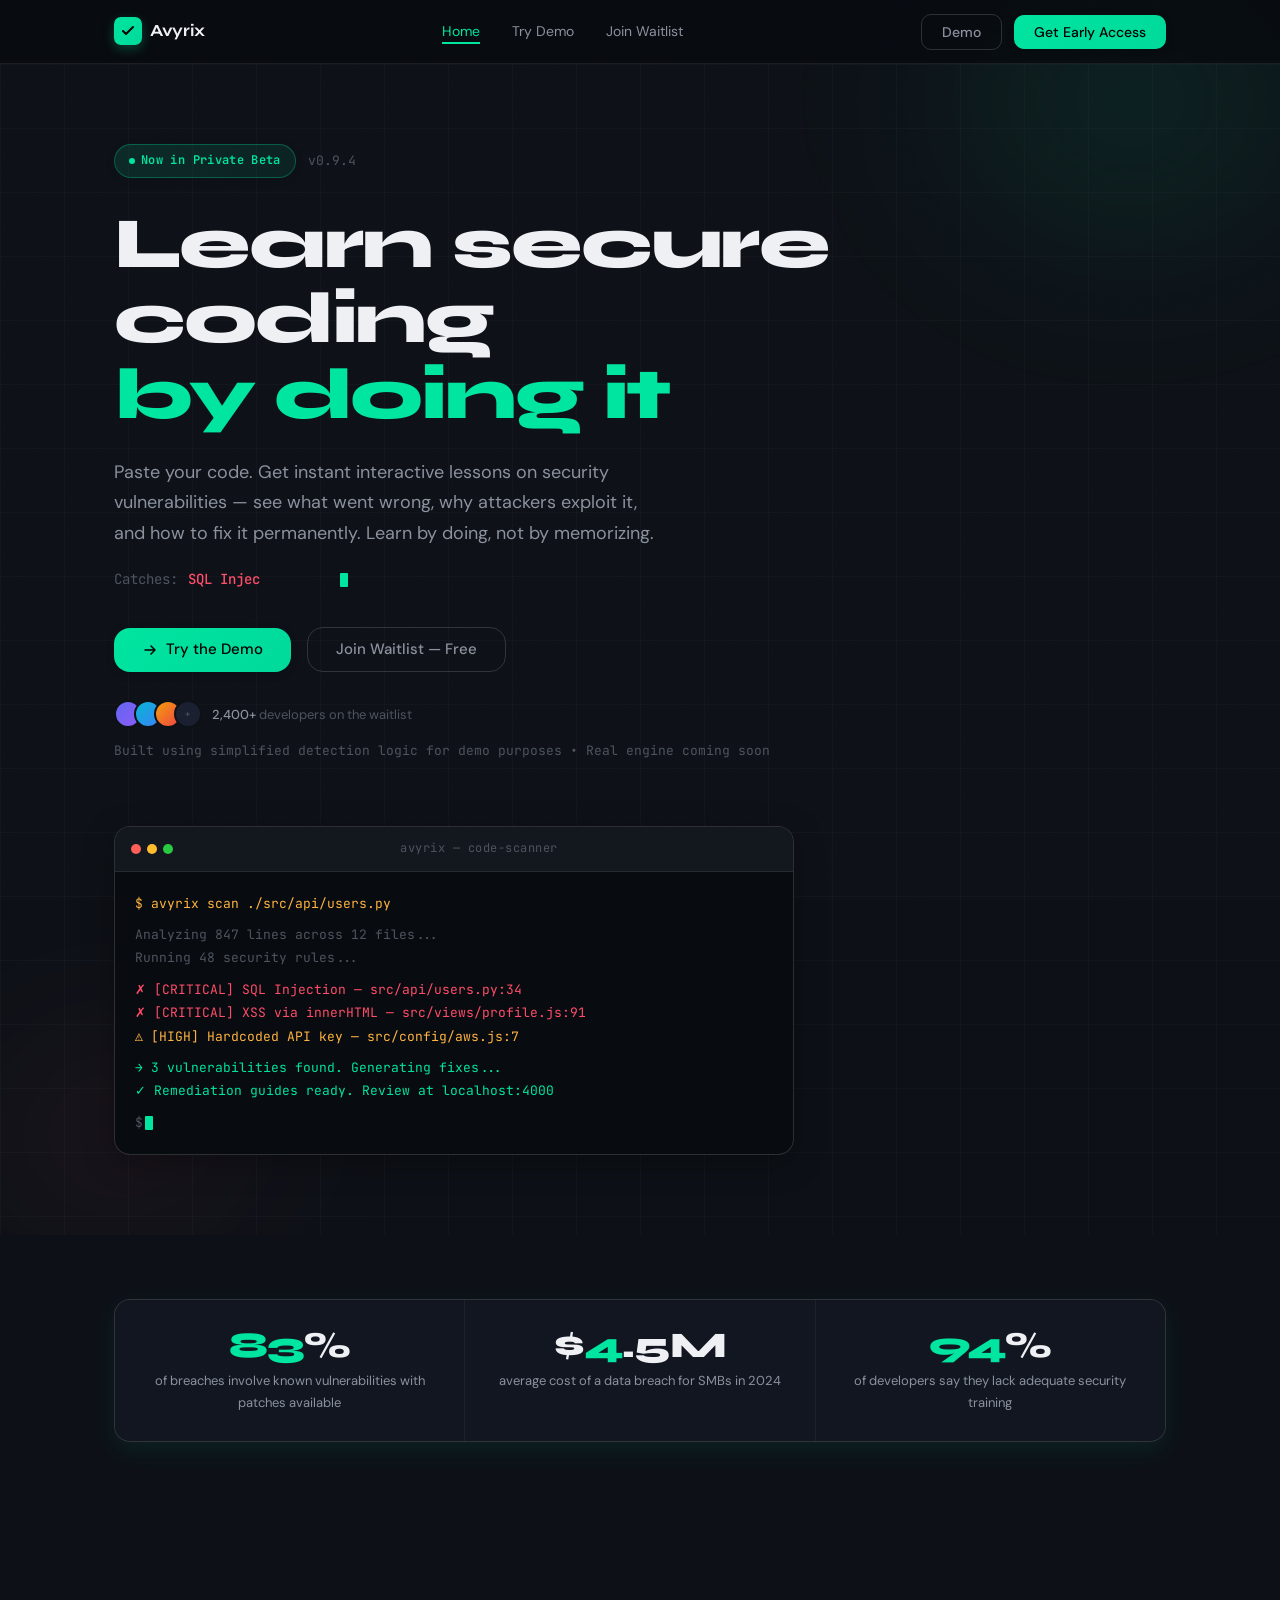
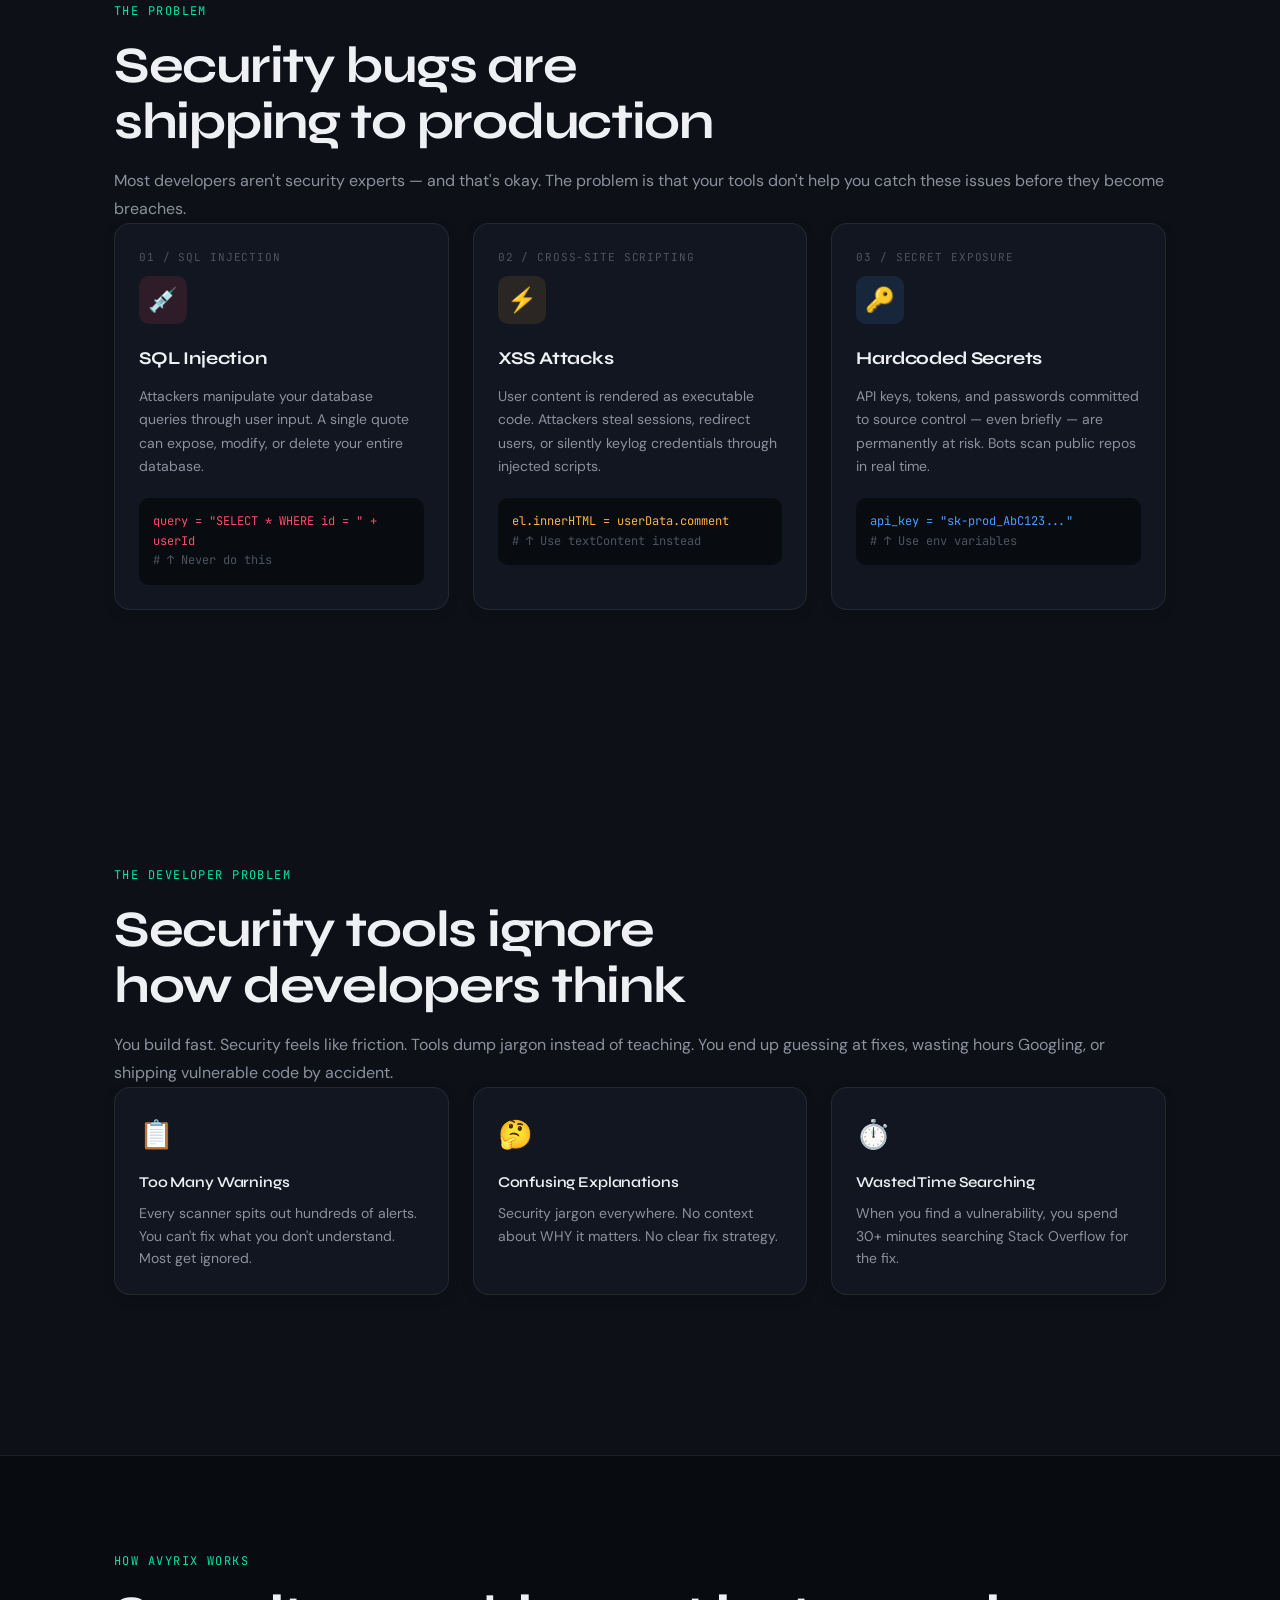
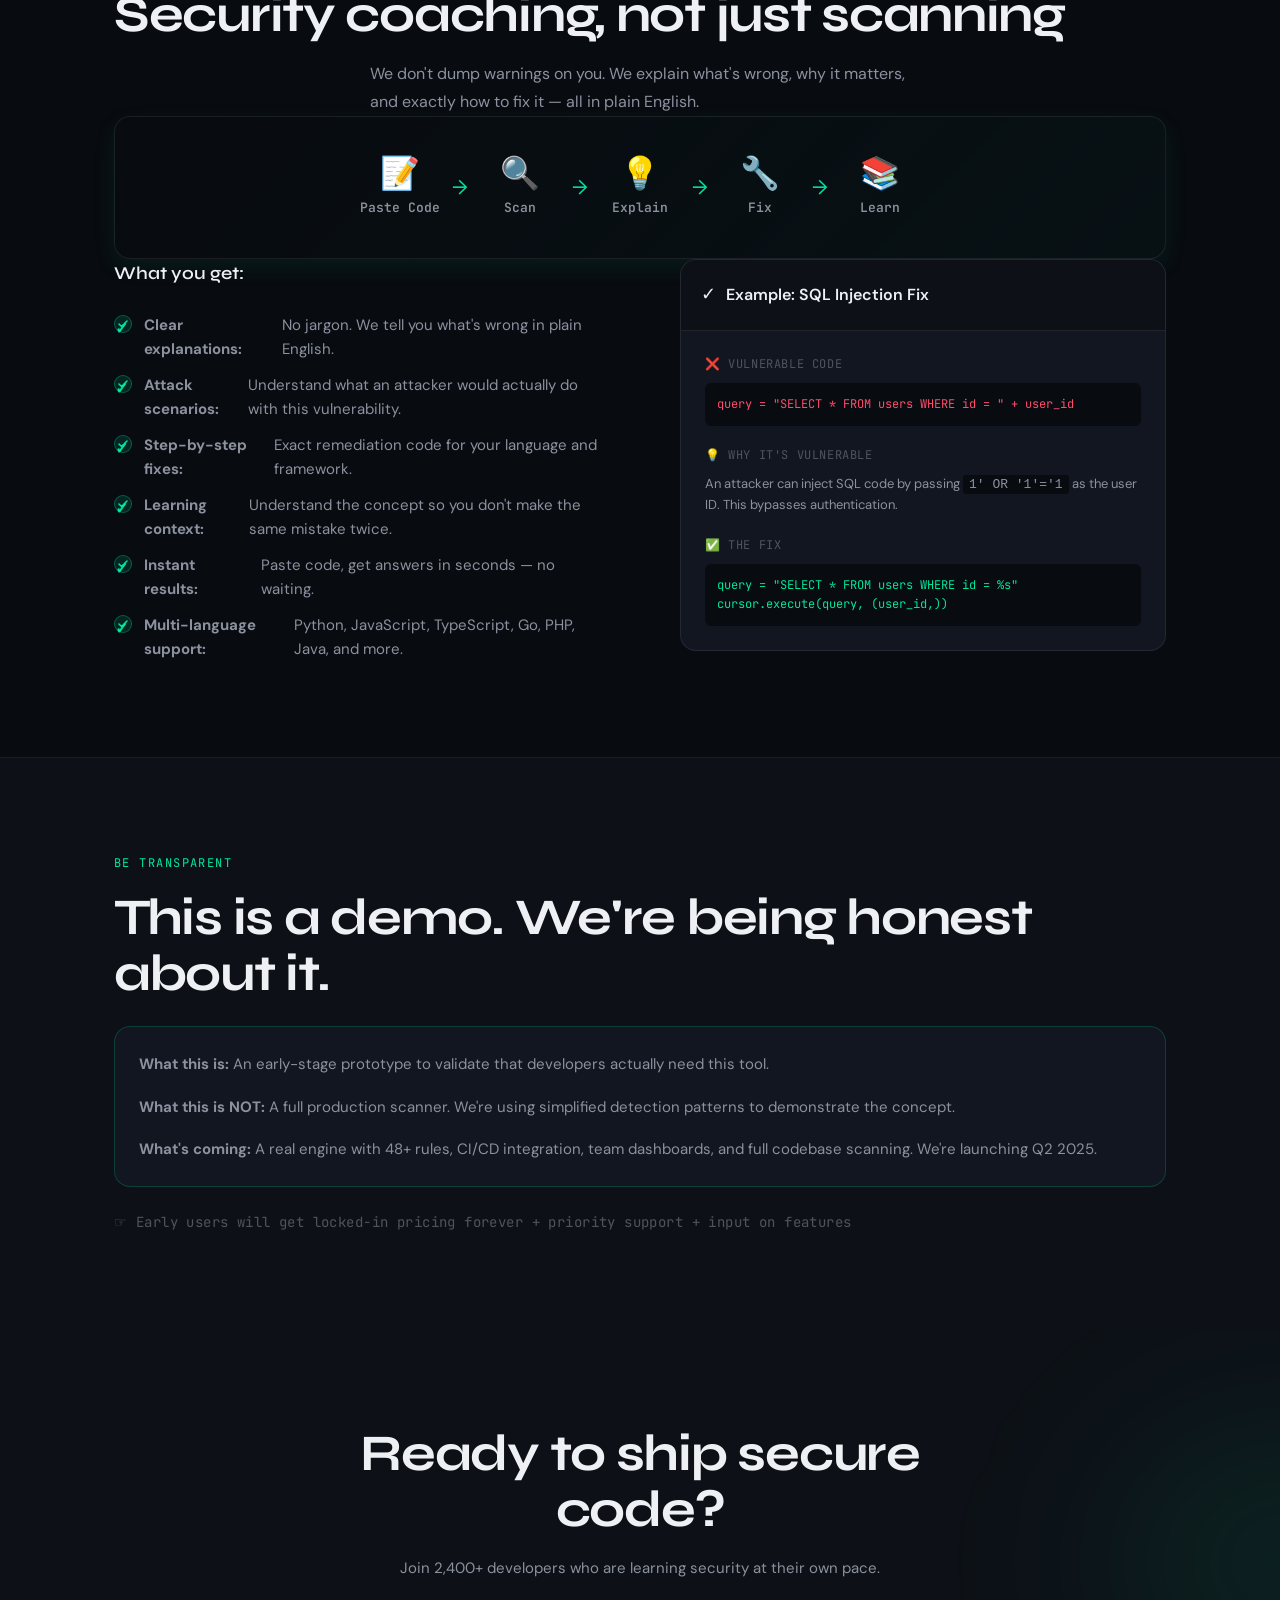
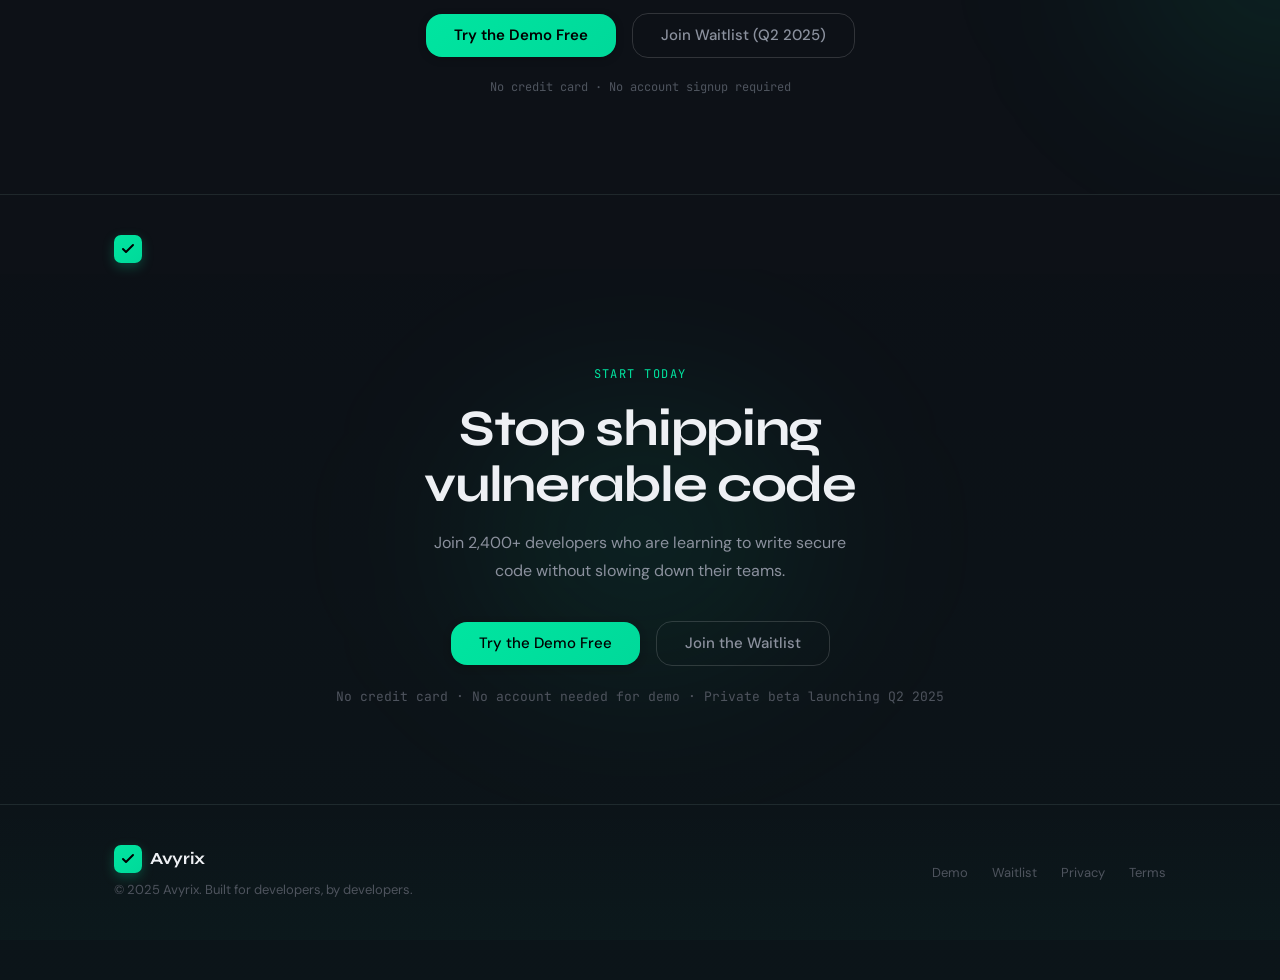
==== commit 95a34977: "Made fontend connect backend automatically" ====
--- a/frontend/index.html
+++ b/frontend/index.html
@@ -11,6 +11,7 @@
   <meta property="og:type" content="website" />
   <title>Avyrix — Learn Secure Coding Fast (For Developers)</title>
   <link rel="stylesheet" href="css/styles.css" />
+  <meta name="devsecurecoach-api-url" content="https://getavyrix-ready.onrender.com" />
   <link rel="icon" type="image/svg+xml"
     href="data:image/svg+xml,<svg xmlns='http://www.w3.org/2000/svg' viewBox='0 0 32 32'><rect width='32' height='32' rx='8' fill='%2300e5a0'/><path d='M10 16l4 4 8-8' stroke='%23000' stroke-width='2.5' fill='none' stroke-linecap='round' stroke-linejoin='round'/></svg>" />
   <!-- Google tag (gtag.js) -->
